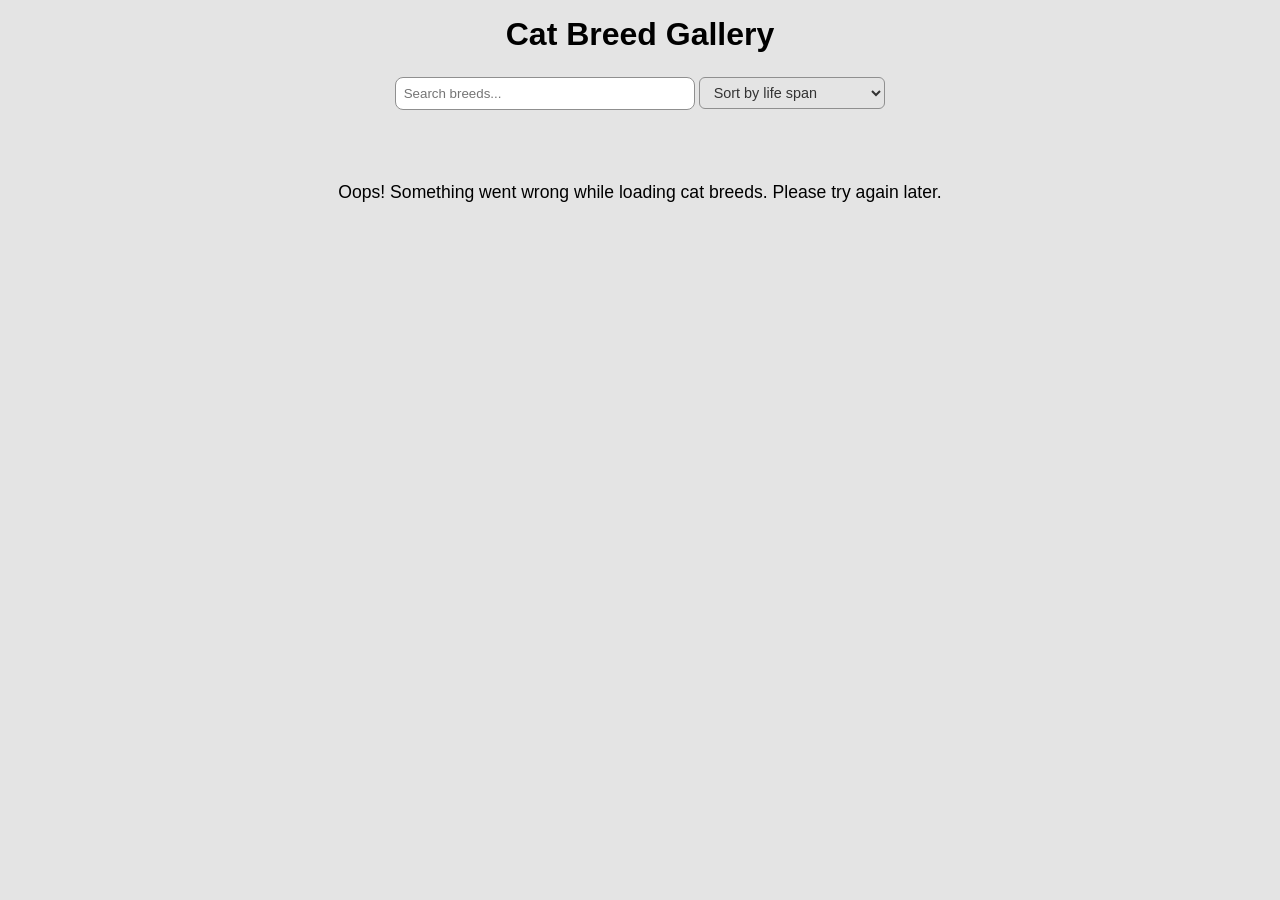
==== index.html @ 7bb5ba5b "Improve existing code" ====
<!DOCTYPE html>
<html lang="en">
  <head>
    <meta charset="UTF-8"/>
    <meta name="viewport" content="width=device-width, initial-scale=1.0"/>
    <title>Cat Breed Gallery</title>
    <link rel="stylesheet" href="styles.css"/>
  </head>

  <body>
    <header>
      <h1>Cat Breed Gallery</h1>
      <input type="text" id="search" placeholder="Search breeds..."/>
      <select id="sort">
        <option value="">Sort by life span</option>
        <option value="asc">Life Span: Low to High</option>
        <option value="desc">Life Span: High to Low</option>
      </select>
    </header>

    <main id="gallery"></main>

    <div id="toast" class="hidden">Adoption Request Sent!</div>
    
    <div id="loader" class="loader-container">
      <p>Cats are coming...</p>
      <div class="spinner"></div>
    </div>

    <script type="module" src="script/main.js"></script>
  </body>
</html>
---- styles.css ----
* {
  box-sizing: border-box;
  margin: 0;
  padding: 0;
}

body {
  font-family: Arial, sans-serif;
  background: #e4e4e4;
  padding: 1rem;
}
body.dark {
  background: #333;
  color: #eee;
}

header {
  text-align: center;
  margin-bottom: 2rem;
}

header h1 {
  font-size: 2rem;
  margin-bottom: 1rem;
}

#search {
  padding: 0.5rem;
  width: 80%;
  max-width: 300px;
  border: 1px solid #8f8f8f;
  border-radius: 8px;
  margin: 0.5rem 0;
}

#sort {
  padding: 0.4rem 0.6rem;
  width: auto;
  border: 1px solid #8f8f8f;
  border-radius: 6px;
  margin-top: 0.3rem;
  background-color: #e4e4e4;
  color: #333;
  font-size: 0.9rem;
  cursor: pointer;
}

#gallery {
  display: grid;
  grid-template-columns: repeat(auto-fit, minmax(280px, 1fr));
  gap: 1rem;
}

.card {
  background: white;
  border-radius: 10px;
  padding: 1rem;
  box-shadow: 0 2px 5px rgba(0,0,0,0.1);
  display: flex;
  flex-direction: column;
  animation: fadeIn 0.6s ease-in;
  transition: transform 0.3s ease,border 0.3s ease;
}
body.dark .card {
  background: #444;
  color: #eee;
}

.card:hover {
  transform: scale(1.03);
  border: 3px solid #b42e2e;
  transition: transform 0.2s ease, border 0.2s ease;
}

@keyframes fadeIn {
  from { opacity: 0; transform: translateY(10px); }
  to { opacity: 1; transform: translateY(0); }
}

.card img {
  width: 100%;
  height: 200px;
  object-fit: cover;
  border-radius: 8px;
  margin-bottom: 0.5rem;
}

.card h2 {
  font-size: 1.2rem;
  margin-bottom: 0.3rem;
}

.card p {
  margin: 0.2rem 0;
  font-size: 0.9rem;
}

.card a {
  font-size: 0.9rem;
  color: #0077cc;
  text-decoration: none;
}

.card a:hover {
  text-decoration: underline;
}

button.adopt-btn {
  margin-top: auto;
  background-color: #b42e2e;
  color: white;
  border: none;
  padding: 0.6rem;
  border-radius: 6px;
  cursor: pointer;
  font-weight: bold;
  transition: background 0.2s ease;
}

button.adopt-btn:hover {
  background-color: #e62f2f;
}

body.dark button.adopt-btn {
  background-color: #ff5252;
}

#toast {
  position: fixed;
  bottom: 20px;
  left: 50%;
  transform: translateX(-50%);
  background: #4caf50;
  color: white;
  padding: 0.8rem 1.2rem;
  border-radius: 5px;
  opacity: 0.9;
}

.hidden {
  display: none;
}

/* Spinner Loader */
.loader-container {
  position: fixed;
  top: 0;
  left: 0;
  width: 100%;
  height: 100%;
  background: rgba(255,255,255,0.9);
  display: flex;
  flex-direction: column;
  justify-content: center;
  align-items: center;
  z-index: 9999;
}

.loader-container p {
  font-size: 1.2rem;
  margin-bottom: 1rem;
  color: #444;
}

.spinner {
  border: 8px solid #f3f3f3;
  border-top: 8px solid #ff8c42;
  border-radius: 50%;
  width: 60px;
  height: 60px;
  animation: spin 1s linear infinite;
}

.loader-container.hidden {
  display: none;
}

@keyframes spin {
  to {
    transform: rotate(360deg);
  }
}

/* Μηνύματα μέσα στο gallery (σφάλμα / κανένα αποτέλεσμα) */
.message {
  grid-column: 1 / -1; /* απλώνεται σε όλο το πλάτος του grid */
  text-align: center;
  padding: 2rem 1rem;
  font-size: 1.1rem;
}
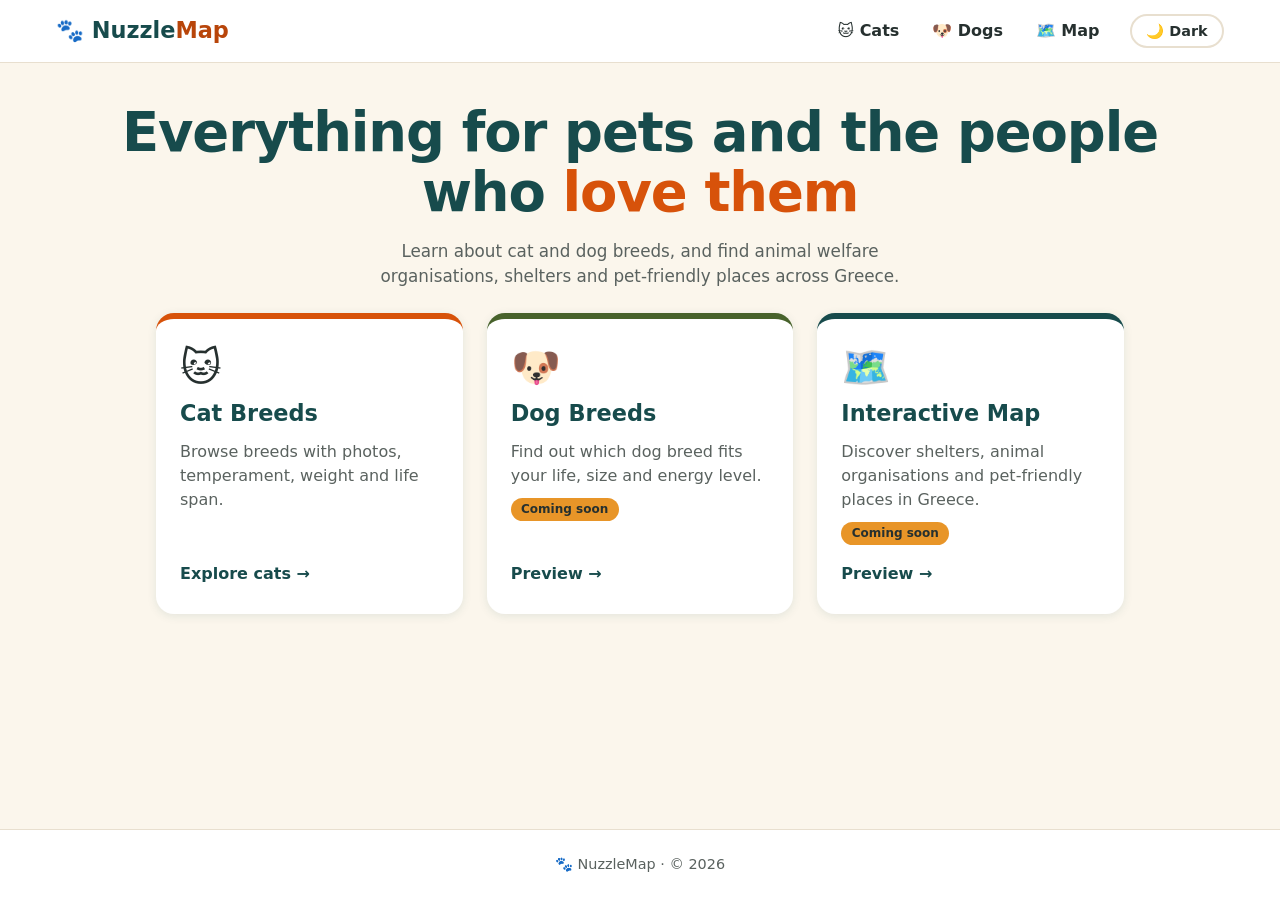
==== commit 5cd1ca66: "Update NuzzleMap pages and layout" ====
--- a/index.html
+++ b/index.html
@@ -1,32 +1,59 @@
-<!DOCTYPE html>
-<html lang="en">
-  <head>
-    <meta charset="UTF-8"/>
-    <meta name="viewport" content="width=device-width, initial-scale=1.0"/>
-    <title>Cat Breed Gallery</title>
-    <link rel="stylesheet" href="styles.css"/>
-  </head>
-
-  <body>
-    <header>
-      <h1>Cat Breed Gallery</h1>
-      <input type="text" id="search" placeholder="Search breeds..."/>
-      <select id="sort">
-        <option value="">Sort by life span</option>
-        <option value="asc">Life Span: Low to High</option>
-        <option value="desc">Life Span: High to Low</option>
-      </select>
-    </header>
-
-    <main id="gallery"></main>
-
-    <div id="toast" class="hidden">Adoption Request Sent!</div>
-    
-    <div id="loader" class="loader-container">
-      <p>Cats are coming...</p>
-      <div class="spinner"></div>
-    </div>
-
-    <script type="module" src="script/main.js"></script>
-  </body>
-</html>
+<!DOCTYPE html>
+<html lang="en">
+  <head>
+    <meta charset="UTF-8"/>
+    <meta name="viewport" content="width=device-width, initial-scale=1.0"/>
+    <title>NuzzleMap | Pets, breeds and places in Greece</title>
+
+    <!-- Εφαρμόζει το αποθηκευμένο θέμα ΠΡΙΝ ζωγραφιστεί η σελίδα (βλέπε εξήγηση) -->
+    <script>
+      try {
+        if (localStorage.getItem('theme') === 'dark') {
+          document.documentElement.classList.add('dark');
+        }
+      } catch (e) {}
+    </script>
+
+    <link rel="stylesheet" href="css/base.css"/>
+    <link rel="stylesheet" href="css/home.css"/>
+  </head>
+
+  <body data-page="home">
+    <main>
+      <section class="hero">
+        <h1>Everything for pets and the people who <span class="accent">love them</span></h1>
+        <p class="hero-text">
+          Learn about cat and dog breeds, and find animal welfare organisations,
+          shelters and pet-friendly places across Greece.
+        </p>
+      </section>
+
+      <section class="home-grid" aria-label="NuzzleMap sections">
+        <a class="home-card home-card--cats" href="cats.html">
+          <span class="home-card-icon" aria-hidden="true">🐱</span>
+          <h2>Cat Breeds</h2>
+          <p>Browse breeds with photos, temperament, weight and life span.</p>
+          <span class="home-card-cta">Explore cats →</span>
+        </a>
+
+        <a class="home-card home-card--dogs" href="dogs.html">
+          <span class="home-card-icon" aria-hidden="true">🐶</span>
+          <h2>Dog Breeds</h2>
+          <p>Find out which dog breed fits your life, size and energy level.</p>
+          <span class="tag-soon">Coming soon</span>
+          <span class="home-card-cta">Preview →</span>
+        </a>
+
+        <a class="home-card home-card--map" href="map.html">
+          <span class="home-card-icon" aria-hidden="true">🗺️</span>
+          <h2>Interactive Map</h2>
+          <p>Discover shelters, animal organisations and pet-friendly places in Greece.</p>
+          <span class="tag-soon">Coming soon</span>
+          <span class="home-card-cta">Preview →</span>
+        </a>
+      </section>
+    </main>
+
+    <script type="module" src="script/layout.js"></script>
+  </body>
+</html>
--- a/css/base.css
+++ b/css/base.css
@@ -0,0 +1,361 @@
+/* ==========================================================
+   1. DESIGN TOKENS (CSS variables)
+   ========================================================== */
+:root {
+  /* Χρώματα brand */
+  --color-primary: #D7520A;         /* έμφαση σε μεγάλα στοιχεία */
+  --color-primary-strong: #B8450A;  /* φόντο κουμπιών (καλή αντίθεση με λευκό) */
+  --color-primary-hover: #983906;
+  --color-gold: #E89528;            /* μικρές λεπτομέρειες, focus */
+  --color-olive: #47622B;           /* chips, δευτερεύοντα */
+  --color-teal: #174B4C;            /* τίτλοι, brand */
+
+  /* Ουδέτερα (φωτεινό θέμα) */
+  --color-bg: #FBF6EC;
+  --color-bg-soft: #F3EBDC;
+  --color-surface: #FFFFFF;
+  --color-text: #26302F;
+  --color-text-muted: #5A625F;
+  --color-border: #E8DFCF;
+
+  /* Ρόλοι: τι χρώμα παίρνει κάθε είδος στοιχείου */
+  --color-heading: var(--color-teal);
+  --color-link: var(--color-teal);
+  --color-accent-text: var(--color-primary);
+  --color-brand-accent: var(--color-primary-strong);
+  --color-field-hover: var(--color-teal);
+  --nav-active-bg: var(--color-teal);
+  --nav-active-text: #FFFFFF;
+  --chip-bg: #E9EFDF;
+  --chip-text: var(--color-olive);
+
+  --shadow-card: 0 2px 10px rgba(23, 75, 76, 0.10);
+  --shadow-card-hover: 0 12px 28px rgba(23, 75, 76, 0.18);
+
+  --font-body: system-ui, -apple-system, "Segoe UI", Roboto, "Helvetica Neue", Arial, sans-serif;
+  --radius-card: 18px;
+  --radius-pill: 999px;
+}
+
+/* Σκούρο θέμα: ξαναορίζουμε ΜΟΝΟ τις τιμές των ρόλων.
+   Η κλάση "dark" μπαίνει στο <html> (:root), όχι στο <body>. */
+:root.dark {
+  --color-bg: #0E1D1E;
+  --color-bg-soft: #142628;
+  --color-surface: #172B2C;
+  --color-text: #F1ECE1;
+  --color-text-muted: #B3BDB9;
+  --color-border: #274042;
+
+  --color-heading: var(--color-gold);
+  --color-link: var(--color-gold);
+  --color-accent-text: var(--color-gold);
+  --color-brand-accent: var(--color-gold);
+  --color-field-hover: var(--color-gold);
+  --nav-active-bg: var(--color-gold);
+  --nav-active-text: #0E1D1E;
+  --chip-bg: #2A3F1D;
+  --chip-text: #D5E6BF;
+
+  --shadow-card: 0 2px 10px rgba(0, 0, 0, 0.4);
+  --shadow-card-hover: 0 12px 28px rgba(0, 0, 0, 0.55);
+}
+
+/* ==========================================================
+   2. BASE
+   ========================================================== */
+* {
+  box-sizing: border-box;
+  margin: 0;
+  padding: 0;
+}
+
+body {
+  display: flex;            /* στήλη: header / main / footer */
+  flex-direction: column;
+  min-height: 100vh;
+  font-family: var(--font-body);
+  line-height: 1.5;
+  background: var(--color-bg);
+  color: var(--color-text);
+}
+
+main {
+  flex: 1;                  /* παίρνει τον ελεύθερο χώρο: το footer μένει κάτω */
+}
+
+.visually-hidden {
+  position: absolute;
+  width: 1px;
+  height: 1px;
+  overflow: hidden;
+  clip: rect(0, 0, 0, 0);
+  white-space: nowrap;
+}
+
+.hidden {
+  display: none;
+}
+
+:focus-visible {
+  outline: 3px solid var(--color-gold);
+  outline-offset: 2px;
+}
+
+/* ==========================================================
+   3. HEADER ΚΑΙ NAVIGATION
+   ========================================================== */
+.site-header {
+  position: sticky;
+  top: 0;
+  z-index: 100;
+  background: var(--color-surface);
+  border-bottom: 1px solid var(--color-border);
+}
+
+.site-header-inner {
+  display: flex;
+  flex-wrap: wrap;
+  align-items: center;
+  gap: 0.5rem 1rem;
+  max-width: 1200px;
+  margin: 0 auto;
+  padding: 0.75rem 1rem;
+}
+
+.brand {
+  font-size: 1.4rem;
+  font-weight: 800;
+  color: var(--color-heading);
+  text-decoration: none;
+}
+
+.brand-map {
+  color: var(--color-brand-accent);
+}
+
+.main-nav {
+  margin-left: auto;  /* σπρώχνει menu και κουμπί θέματος προς τα δεξιά */
+}
+
+.nav-list {
+  display: flex;
+  gap: 0.25rem;
+  list-style: none;
+}
+
+.nav-link {
+  display: block;
+  padding: 0.45rem 0.9rem;
+  border-radius: var(--radius-pill);
+  color: var(--color-text);
+  font-weight: 600;
+  text-decoration: none;
+  transition: background-color 0.2s ease;
+}
+
+.nav-link:hover {
+  background: var(--color-bg-soft);
+}
+
+/* Η τρέχουσα σελίδα (το aria-current μπαίνει από το layout.js) */
+.nav-link[aria-current="page"] {
+  background: var(--nav-active-bg);
+  color: var(--nav-active-text);
+}
+
+.theme-toggle {
+  background: transparent;
+  color: var(--color-text);
+  border: 2px solid var(--color-border);
+  border-radius: var(--radius-pill);
+  padding: 0.4rem 0.9rem;
+  font-family: inherit;
+  font-size: 0.9rem;
+  font-weight: 600;
+  cursor: pointer;
+  transition: border-color 0.2s ease;
+}
+
+.theme-toggle:hover {
+  border-color: var(--color-primary);
+}
+
+/* Στενές οθόνες: το menu πηγαίνει σε δεύτερη γραμμή, σε όλο το πλάτος */
+@media (max-width: 640px) {
+  .main-nav {
+    order: 3;
+    flex-basis: 100%;
+    margin-left: 0;
+  }
+
+  .nav-list {
+    justify-content: center;
+  }
+
+  .theme-toggle {
+    margin-left: auto;
+  }
+}
+
+/* ==========================================================
+   4. HERO (κοινό για όλες τις σελίδες)
+   ========================================================== */
+.hero {
+  max-width: 1200px;
+  margin: 0 auto;
+  padding: 2.5rem 1rem 1.5rem;
+  text-align: center;
+}
+
+.hero h1 {
+  font-size: clamp(2rem, 6vw, 3.4rem);
+  line-height: 1.1;
+  letter-spacing: -0.02em;
+  font-weight: 800;
+  color: var(--color-heading);
+}
+
+.accent {
+  color: var(--color-accent-text);
+}
+
+.hero-text {
+  max-width: 55ch;
+  margin: 1rem auto 0;
+  font-size: 1.05rem;
+  color: var(--color-text-muted);
+}
+
+/* ==========================================================
+   5. ΚΟΥΜΠΙΑ (κοινό στυλ για <button> και <a>)
+   ========================================================== */
+.btn {
+  display: inline-block;
+  background-color: var(--color-primary-strong);
+  color: #FFFFFF;
+  border: none;
+  border-radius: var(--radius-pill);
+  padding: 0.65rem 1.3rem;
+  font-family: inherit;
+  font-size: 0.95rem;
+  font-weight: 700;
+  text-align: center;
+  text-decoration: none;
+  cursor: pointer;
+  transition: background-color 0.2s ease;
+}
+
+.btn:hover:not(:disabled) {
+  background-color: var(--color-primary-hover);
+}
+
+.btn:disabled {
+  opacity: 0.75;
+  cursor: not-allowed;
+}
+
+/* ==========================================================
+   6. FOOTER
+   ========================================================== */
+.site-footer {
+  background: var(--color-surface);
+  border-top: 1px solid var(--color-border);
+  color: var(--color-text-muted);
+  text-align: center;
+  font-size: 0.9rem;
+  padding: 1.5rem 1rem;
+}
+
+/* ==========================================================
+   7. ΣΕΛΙΔΕΣ «COMING SOON»
+   ========================================================== */
+.coming-soon {
+  max-width: 480px;
+  margin: 1rem auto 3rem;
+  padding: 2rem 1.5rem;
+  text-align: center;
+  background: var(--color-surface);
+  border: 2px dashed var(--color-border);
+  border-radius: var(--radius-card);
+}
+
+.coming-soon-icon {
+  font-size: 2.5rem;
+}
+
+.coming-soon h2 {
+  margin: 0.5rem 0;
+  color: var(--color-heading);
+}
+
+.coming-soon p:not(.coming-soon-icon) {
+  margin-bottom: 1.25rem;
+  color: var(--color-text-muted);
+}
+
+/* ==========================================================
+   8. TOAST ΚΑΙ LOADER
+   ========================================================== */
+#toast {
+  position: fixed;
+  bottom: 20px;
+  left: 50%;
+  transform: translateX(-50%);
+  background: var(--color-teal);
+  color: #FFFFFF;
+  padding: 0.8rem 1.4rem;
+  border: 1px solid var(--color-gold);
+  border-radius: var(--radius-pill);
+  box-shadow: 0 4px 12px rgba(0, 0, 0, 0.3);
+  z-index: 10000;
+}
+
+.loader-container {
+  position: fixed;
+  inset: 0;
+  display: flex;
+  flex-direction: column;
+  justify-content: center;
+  align-items: center;
+  background: var(--color-bg);
+  z-index: 9999;
+}
+
+.loader-container.hidden {
+  display: none;
+}
+
+.loader-container p {
+  margin-bottom: 1rem;
+  font-size: 1.2rem;
+  color: var(--color-text-muted);
+}
+
+.spinner {
+  width: 60px;
+  height: 60px;
+  border: 8px solid var(--color-border);
+  border-top-color: var(--color-primary);
+  border-radius: 50%;
+  animation: spin 1s linear infinite;
+}
+
+/* ==========================================================
+   9. ANIMATIONS
+   ========================================================== */
+@keyframes fadeIn {
+  from { opacity: 0; transform: translateY(10px); }
+  to   { opacity: 1; transform: translateY(0); }
+}
+
+@keyframes spin {
+  to { transform: rotate(360deg); }
+}
+
+@media (prefers-reduced-motion: reduce) {
+  * {
+    animation-duration: 0.01ms !important;
+    transition-duration: 0.01ms !important;
+  }
+}
--- a/css/home.css
+++ b/css/home.css
@@ -0,0 +1,62 @@
+.home-grid {
+  display: grid;
+  grid-template-columns: repeat(auto-fit, minmax(min(100%, 260px), 1fr));
+  gap: 1.5rem;
+  max-width: 1000px;
+  margin: 0 auto;
+  padding: 0 1rem 3rem;
+}
+
+.home-card {
+  --card-accent: var(--color-primary);  /* τοπική μεταβλητή, την αλλάζουν τα modifiers */
+  display: flex;
+  flex-direction: column;
+  gap: 0.6rem;
+  padding: 1.75rem 1.5rem;
+  background: var(--color-surface);
+  border-top: 6px solid var(--card-accent);
+  border-radius: var(--radius-card);
+  box-shadow: var(--shadow-card);
+  color: inherit;
+  text-decoration: none;
+  transition: transform 0.2s ease, box-shadow 0.2s ease;
+}
+
+.home-card--dogs { --card-accent: var(--color-olive); }
+.home-card--map  { --card-accent: var(--color-heading); }
+
+.home-card:hover {
+  transform: translateY(-6px);
+  box-shadow: var(--shadow-card-hover);
+}
+
+.home-card-icon {
+  font-size: 2.5rem;
+  line-height: 1;
+}
+
+.home-card h2 {
+  font-size: 1.4rem;
+  color: var(--color-heading);
+}
+
+.home-card p {
+  color: var(--color-text-muted);
+}
+
+.tag-soon {
+  align-self: flex-start;
+  background: var(--color-gold);
+  color: #26302F;
+  font-size: 0.75rem;
+  font-weight: 700;
+  padding: 0.15rem 0.65rem;
+  border-radius: var(--radius-pill);
+}
+
+.home-card-cta {
+  margin-top: auto;
+  padding-top: 0.5rem;
+  font-weight: 700;
+  color: var(--color-link);
+}
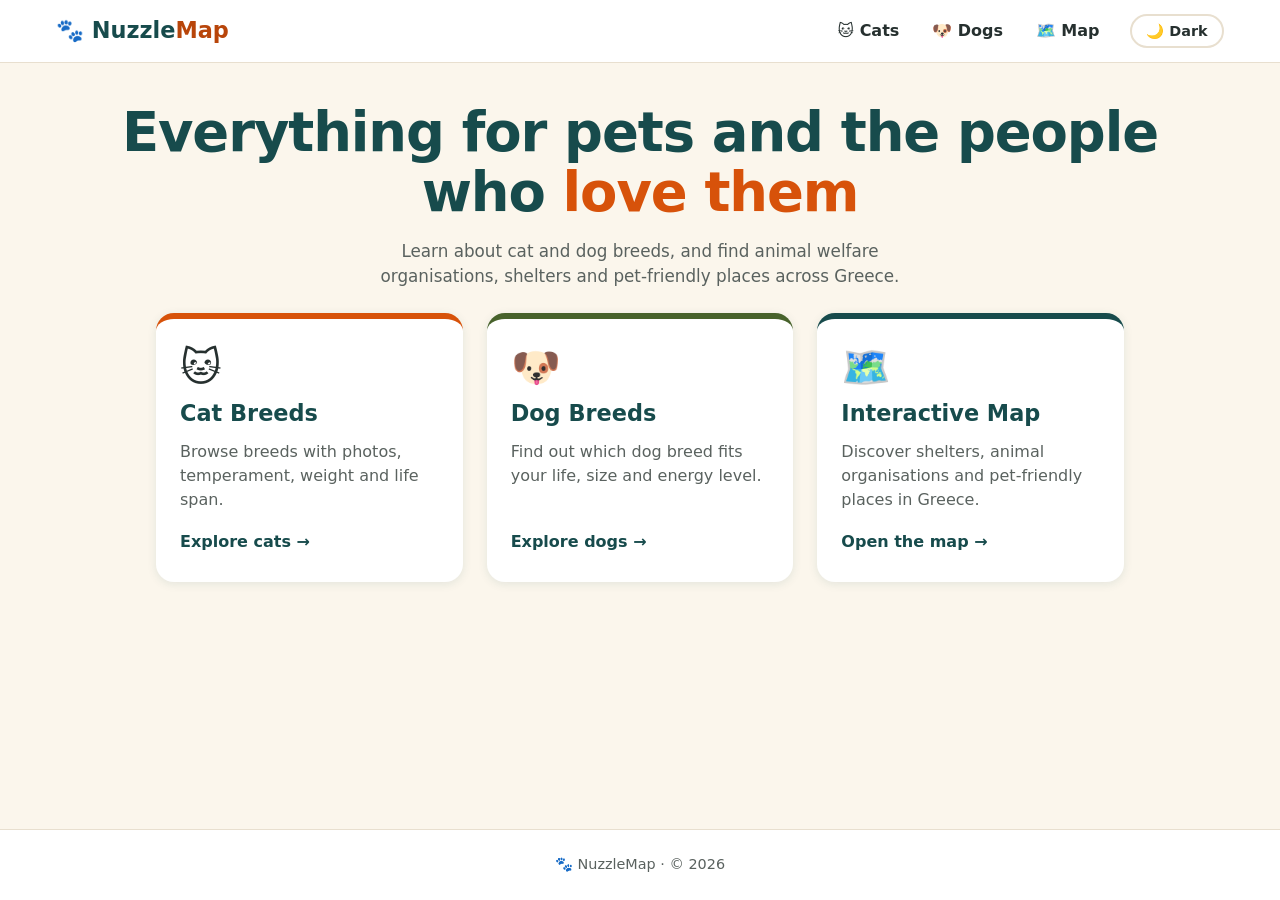
==== commit 68dc5085: "Update NuzzleMap functionality and layout" ====
--- a/index.html
+++ b/index.html
@@ -40,16 +40,14 @@
           <span class="home-card-icon" aria-hidden="true">🐶</span>
           <h2>Dog Breeds</h2>
           <p>Find out which dog breed fits your life, size and energy level.</p>
-          <span class="tag-soon">Coming soon</span>
-          <span class="home-card-cta">Preview →</span>
+          <span class="home-card-cta">Explore dogs →</span>
         </a>
 
         <a class="home-card home-card--map" href="map.html">
           <span class="home-card-icon" aria-hidden="true">🗺️</span>
           <h2>Interactive Map</h2>
           <p>Discover shelters, animal organisations and pet-friendly places in Greece.</p>
-          <span class="tag-soon">Coming soon</span>
-          <span class="home-card-cta">Preview →</span>
+          <span class="home-card-cta">Open the map →</span>
         </a>
       </section>
     </main>
--- a/css/base.css
+++ b/css/base.css
@@ -302,13 +302,23 @@
   bottom: 20px;
   left: 50%;
   transform: translateX(-50%);
-  background: var(--color-teal);
+  max-width: calc(100% - 2rem);
   color: #FFFFFF;
+  text-align: center;
   padding: 0.8rem 1.4rem;
-  border: 1px solid var(--color-gold);
   border-radius: var(--radius-pill);
   box-shadow: 0 4px 12px rgba(0, 0, 0, 0.3);
   z-index: 10000;
+}
+
+#toast.toast--success {
+  background: var(--color-teal);
+  border: 1px solid var(--color-gold);
+}
+
+#toast.toast--error {
+  background: #8C1D18;  /* σκούρο κόκκινο: ~9:1 αντίθεση με λευκό κείμενο */
+  border: 1px solid #F2B8B5;
 }
 
 .loader-container {
